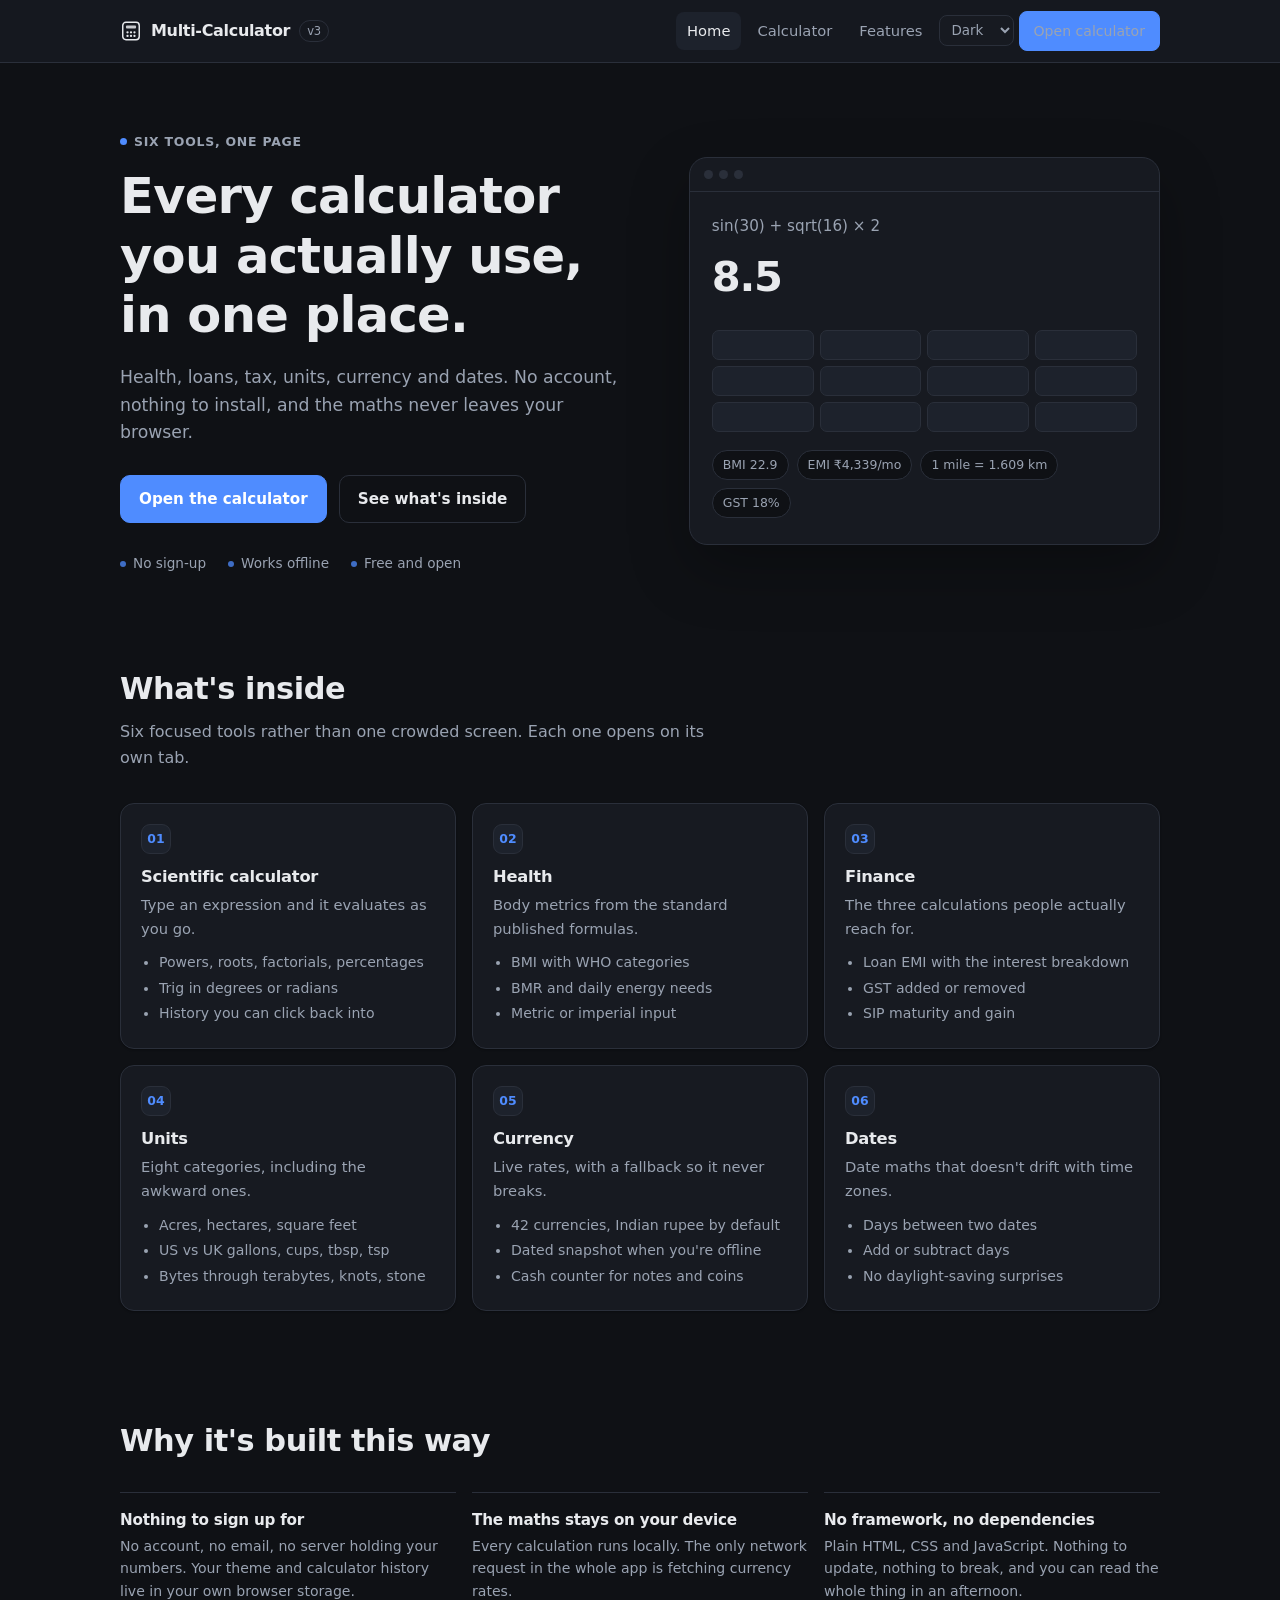
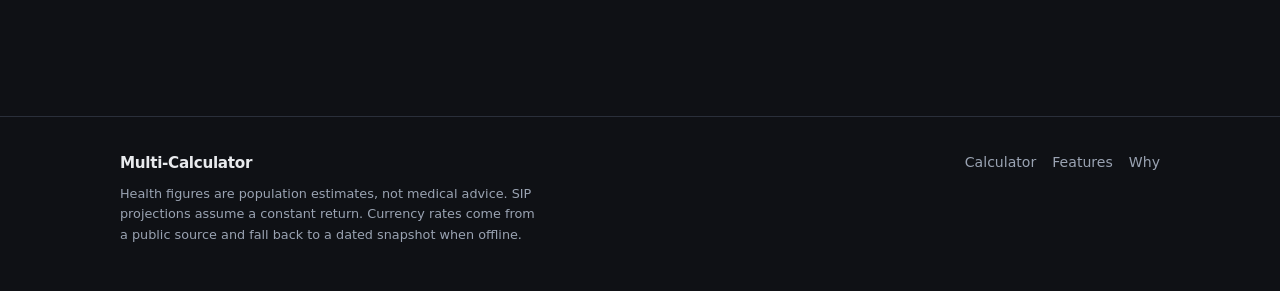
==== index.html @ fc957492 "Add multi-calculator static site" ====
<!doctype html>
<html lang="en">
<head>
<meta charset="utf-8">
<meta name="viewport" content="width=device-width,initial-scale=1">
<title>Multi-Calculator — six everyday calculators in one page</title>
<meta name="description" content="BMI, BMR and TDEE, loan EMI, GST and SIP, unit conversion, live currency rates and date maths. Six everyday calculators in one page. No account, no install, runs in your browser.">
<meta name="theme-color" content="#0f1115">
<meta property="og:title" content="Multi-Calculator — six everyday calculators in one page">
<meta property="og:description" content="Health, loans, GST, units, currency and dates. No account, no install, works in your browser.">
<meta property="og:type" content="website">
<link rel="icon" href="favicon.svg" type="image/svg+xml">
<link rel="stylesheet" href="assets/site.css">
</head>
<body>
<a class="skip" href="#tools">Skip to content</a>

<header class="site-header">
  <div class="wrap">
    <a class="brand" href="index.html">
      <svg viewBox="0 0 24 24" fill="none" aria-hidden="true"><rect x="3" y="2.5" width="18" height="19" rx="3.5" stroke="currentColor" stroke-width="1.6"/><rect x="6.5" y="6" width="11" height="3.2" rx="1" fill="currentColor" opacity=".85"/><circle cx="8.2" cy="13.4" r="1.25" fill="currentColor"/><circle cx="12" cy="13.4" r="1.25" fill="currentColor"/><circle cx="15.8" cy="13.4" r="1.25" fill="currentColor"/><circle cx="8.2" cy="17.4" r="1.25" fill="currentColor"/><circle cx="12" cy="17.4" r="1.25" fill="currentColor"/><circle cx="15.8" cy="17.4" r="1.25" fill="currentColor"/></svg>
      Multi-Calculator <span class="tag">v3</span>
    </a>
    <nav class="site-nav" aria-label="Main">
      <a href="index.html">Home</a>
      <a href="app.html">Calculator</a>
      <a href="#tools">Features</a>
      <select class="theme-pick" aria-label="Colour theme">
        <option value="dark">Dark</option>
        <option value="light">Light</option>
        <option value="glass">Glass</option>
      </select>
      <a class="btn btn-primary" href="app.html">Open calculator</a>
    </nav>
  </div>
</header>

<main>
  <div class="wrap">
    <section class="hero">
      <div>
        <span class="eyebrow">Six tools, one page</span>
        <h1>Every calculator you actually use, in one place.</h1>
        <p class="lede">
          Health, loans, tax, units, currency and dates. No account, nothing to install,
          and the maths never leaves your browser.
        </p>
        <div class="hero-actions">
          <a class="btn btn-primary" href="app.html">Open the calculator</a>
          <a class="btn btn-ghost" href="#tools">See what's inside</a>
        </div>
        <div class="hero-facts">
          <span>No sign-up</span>
          <span>Works offline</span>
          <span>Free and open</span>
        </div>
      </div>

      <div class="preview" aria-hidden="true">
        <div class="preview-bar"><i></i><i></i><i></i></div>
        <div class="preview-body">
          <div class="pv-expr">sin(30) + sqrt(16) &times; 2</div>
          <div class="pv-result">8.5</div>
          <div class="pv-keys">
            <i></i><i></i><i></i><i class="op"></i>
            <i></i><i></i><i></i><i class="op"></i>
            <i></i><i></i><i></i><i class="op"></i>
          </div>
          <div class="pv-chips">
            <span class="pv-chip">BMI 22.9</span>
            <span class="pv-chip">EMI &#8377;4,339/mo</span>
            <span class="pv-chip">1 mile = 1.609 km</span>
            <span class="pv-chip">GST 18%</span>
          </div>
        </div>
      </div>
    </section>
  </div>

  <div class="wrap">
    <section class="section" id="tools">
      <div class="section-head">
        <h2>What's inside</h2>
        <p>Six focused tools rather than one crowded screen. Each one opens on its own tab.</p>
      </div>

      <div class="grid-3">
        <article class="card">
          <span class="num">01</span>
          <h3>Scientific calculator</h3>
          <p>Type an expression and it evaluates as you go.</p>
          <ul>
            <li>Powers, roots, factorials, percentages</li>
            <li>Trig in degrees or radians</li>
            <li>History you can click back into</li>
          </ul>
        </article>

        <article class="card">
          <span class="num">02</span>
          <h3>Health</h3>
          <p>Body metrics from the standard published formulas.</p>
          <ul>
            <li>BMI with WHO categories</li>
            <li>BMR and daily energy needs</li>
            <li>Metric or imperial input</li>
          </ul>
        </article>

        <article class="card">
          <span class="num">03</span>
          <h3>Finance</h3>
          <p>The three calculations people actually reach for.</p>
          <ul>
            <li>Loan EMI with the interest breakdown</li>
            <li>GST added or removed</li>
            <li>SIP maturity and gain</li>
          </ul>
        </article>

        <article class="card">
          <span class="num">04</span>
          <h3>Units</h3>
          <p>Eight categories, including the awkward ones.</p>
          <ul>
            <li>Acres, hectares, square feet</li>
            <li>US vs UK gallons, cups, tbsp, tsp</li>
            <li>Bytes through terabytes, knots, stone</li>
          </ul>
        </article>

        <article class="card">
          <span class="num">05</span>
          <h3>Currency</h3>
          <p>Live rates, with a fallback so it never breaks.</p>
          <ul>
            <li>42 currencies, Indian rupee by default</li>
            <li>Dated snapshot when you're offline</li>
            <li>Cash counter for notes and coins</li>
          </ul>
        </article>

        <article class="card">
          <span class="num">06</span>
          <h3>Dates</h3>
          <p>Date maths that doesn't drift with time zones.</p>
          <ul>
            <li>Days between two dates</li>
            <li>Add or subtract days</li>
            <li>No daylight-saving surprises</li>
          </ul>
        </article>
      </div>
    </section>
  </div>

  <div class="wrap">
    <section class="section" id="why">
      <div class="section-head">
        <h2>Why it's built this way</h2>
      </div>
      <div class="why">
        <div class="item">
          <h3>Nothing to sign up for</h3>
          <p>No account, no email, no server holding your numbers. Your theme and calculator history live in your own browser storage.</p>
        </div>
        <div class="item">
          <h3>The maths stays on your device</h3>
          <p>Every calculation runs locally. The only network request in the whole app is fetching currency rates.</p>
        </div>
        <div class="item">
          <h3>No framework, no dependencies</h3>
          <p>Plain HTML, CSS and JavaScript. Nothing to update, nothing to break, and you can read the whole thing in an afternoon.</p>
        </div>
      </div>
    </section>
  </div>
</main>

<footer class="site-footer">
  <div class="wrap">
    <div>
      <div class="brand" style="font-size:.95rem">Multi-Calculator</div>
      <p class="fine">
        Health figures are population estimates, not medical advice. SIP projections assume a
        constant return. Currency rates come from a public source and fall back to a dated
        snapshot when offline.
      </p>
    </div>
    <nav aria-label="Footer">
      <a href="app.html">Calculator</a>
      <a href="#tools">Features</a>
      <a href="#why">Why</a>
    </nav>
  </div>
</footer>

<script src="assets/site.js"></script>
</body>
</html>
---- assets/site.css ----
/* ==========================================================================
   Multi-Calculator — site stylesheet
   Sections: tokens & themes → base → site chrome → landing → app → responsive
   ========================================================================== */

/* ---------- design tokens: dark is the default ---------- */
:root{
  --bg:#0f1115; --card:#171a21; --line:#2a2f3a; --fg:#e8eaed; --mut:#9aa3b2;
  --acc:#4f8cff; --err:#ff6b6b; --key:#1d222c;
  --wrap:1080px; --wrap-app:720px; --radius:14px;
  --shadow:0 1px 2px rgba(0,0,0,.3);
}

/* ---------- theme: light ---------- */
body.light{
  --bg:#f4f6f9; --card:#ffffff; --line:#dfe4ec; --fg:#14171d; --mut:#667085;
  --acc:#2563eb; --err:#d92d20; --key:#eef1f6;
  --shadow:0 1px 3px rgba(16,24,40,.08);
}

/* ---------- theme: glassmorphism ---------- */
body.glass{
  --bg:rgba(255,255,255,.07); --card:rgba(255,255,255,.10); --line:rgba(255,255,255,.22);
  --fg:#f3f6ff; --mut:#c3cce8; --acc:#9dc0ff; --err:#ff9b9b; --key:rgba(255,255,255,.13);
  --shadow:0 10px 34px rgba(0,0,0,.38);
  background:
    radial-gradient(620px 420px at 8% -5%, rgba(255,110,199,.50), transparent 62%),
    radial-gradient(680px 500px at 96% 102%, rgba(67,224,255,.42), transparent 62%),
    radial-gradient(520px 420px at 88% 4%, rgba(122,92,255,.48), transparent 62%),
    linear-gradient(135deg,#101733,#1b1040 50%,#0b2530);
  background-attachment:fixed;
  min-height:100vh;
}
body.glass .panel,
body.glass .card,
body.glass .out,
body.glass .keys button,
body.glass .tabs button,
body.glass .theme-pick,
body.glass .mini button,
body.glass .site-header{
  backdrop-filter:blur(18px) saturate(160%);
  -webkit-backdrop-filter:blur(18px) saturate(160%);
}
body.glass .card,
body.glass .panel{box-shadow:var(--shadow),inset 0 1px 0 rgba(255,255,255,.22)}
body.glass .tabs button.on,
body.glass .site-header{background:rgba(255,255,255,.14)}

/* ---------- base ---------- */
*{box-sizing:border-box}
html{scroll-behavior:smooth}
body{
  margin:0; background:var(--bg); color:var(--fg);
  font:16px/1.6 system-ui,"Segoe UI",Roboto,Helvetica,Arial,sans-serif;
  -webkit-font-smoothing:antialiased;
}
h1,h2,h3{line-height:1.2;margin:0;letter-spacing:-.015em}
h1{font-size:clamp(2rem,5vw,3.1rem);font-weight:700}
h2{font-size:clamp(1.35rem,3vw,1.9rem);font-weight:650}
h3{font-size:1.02rem;font-weight:650}
p{margin:0}
a{color:var(--acc);text-decoration:none}
a:hover{text-decoration:underline}
.wrap{max-width:var(--wrap);margin:0 auto;padding:0 20px}
.mut{color:var(--mut)}
.small{font-size:.86rem}
.skip{
  position:absolute;left:-9999px;top:0;background:var(--card);color:var(--fg);
  padding:10px 14px;border-radius:8px;z-index:100;
}
.skip:focus{left:12px;top:12px}
:focus-visible{outline:2px solid var(--acc);outline-offset:2px;border-radius:6px}

/* ---------- site chrome ---------- */
.site-header{
  position:sticky;top:0;z-index:50;
  background:color-mix(in srgb, var(--card) 88%, transparent);
  border-bottom:1px solid var(--line);
  backdrop-filter:blur(14px);-webkit-backdrop-filter:blur(14px);
}
body.light .site-header{background:rgba(255,255,255,.86)}
.site-header .wrap{display:flex;align-items:center;gap:14px;min-height:62px;padding-top:8px;padding-bottom:8px;flex-wrap:wrap}
.brand{display:flex;align-items:center;gap:9px;font-weight:700;color:var(--fg);letter-spacing:-.02em;flex:0 0 auto;white-space:nowrap}
.brand:hover{text-decoration:none}
.brand svg{width:22px;height:22px;flex:0 0 auto}
.brand .tag{font-weight:500;font-size:.72rem;color:var(--mut);border:1px solid var(--line);border-radius:99px;padding:1px 7px}
.site-nav{display:flex;gap:5px;margin-left:auto;align-items:center;flex-wrap:wrap;justify-content:flex-end}
.site-nav .btn{padding:8px 14px;font-size:.88rem}
.site-nav a{
  color:var(--mut);padding:7px 11px;border-radius:8px;font-size:.92rem;font-weight:500;
}
.site-nav a:hover{color:var(--fg);background:var(--key);text-decoration:none}
.site-nav a[aria-current="page"]{color:var(--fg);background:var(--key)}
.theme-pick{
  width:auto;flex:0 0 auto;
  border:1px solid var(--line);background:var(--card);color:var(--mut);
  border-radius:8px;padding:6px 8px;font:inherit;font-size:.84rem;cursor:pointer;
}
.btn{
  display:inline-flex;align-items:center;gap:8px;justify-content:center;
  padding:11px 18px;border-radius:10px;border:1px solid var(--line);
  background:var(--card);color:var(--fg);font:inherit;font-weight:600;font-size:.95rem;
  cursor:pointer;text-decoration:none;transition:transform .06s ease;
}
.btn:hover{text-decoration:none;transform:translateY(-1px)}
.btn-primary{background:var(--acc);border-color:var(--acc);color:#fff}
body.light .btn-primary{color:#fff}
/* glass accent is pale, so the primary button needs dark text */
body.glass .btn-primary{color:#0b1020;border-color:rgba(255,255,255,.45)}
.btn-ghost{background:transparent}

/* ---------- landing ---------- */
.hero{padding:64px 0 40px;display:grid;grid-template-columns:1.05fr .95fr;gap:48px;align-items:center}
.hero .eyebrow{
  display:inline-flex;align-items:center;gap:7px;font-size:.78rem;font-weight:600;
  letter-spacing:.06em;text-transform:uppercase;color:var(--mut);margin-bottom:16px;
}
.hero .eyebrow::before{content:"";width:7px;height:7px;border-radius:50%;background:var(--acc)}
.hero p.lede{font-size:1.08rem;color:var(--mut);margin-top:18px;max-width:46ch}
.hero-actions{display:flex;gap:12px;flex-wrap:wrap;margin-top:28px}
.hero-facts{display:flex;gap:22px;flex-wrap:wrap;margin-top:30px;font-size:.85rem;color:var(--mut)}
.hero-facts span{display:flex;align-items:center;gap:7px}
.hero-facts span::before{content:"";width:6px;height:6px;border-radius:50%;background:var(--acc);opacity:.75}

/* static preview card */
.preview{
  border:1px solid var(--line);background:var(--card);border-radius:18px;
  box-shadow:0 24px 60px rgba(0,0,0,.28);overflow:hidden;
}
.preview-bar{display:flex;gap:6px;padding:12px 14px;border-bottom:1px solid var(--line)}
.preview-bar i{width:9px;height:9px;border-radius:50%;background:var(--line);display:block}
.preview-body{padding:22px 22px 26px}
.pv-expr{font-size:.95rem;color:var(--mut);font-variant-numeric:tabular-nums;word-break:break-all}
.pv-result{font-size:2.6rem;font-weight:700;letter-spacing:-.03em;margin-top:6px}
.pv-keys{display:grid;grid-template-columns:repeat(4,1fr);gap:6px;margin-top:20px}
.pv-keys i{height:30px;border-radius:7px;background:var(--key);border:1px solid var(--line);display:block}
.pv-keys i.op{color:var(--acc)}
.pv-chips{display:flex;gap:8px;flex-wrap:wrap;margin-top:18px}
.pv-chip{
  font-size:.78rem;color:var(--mut);border:1px solid var(--line);
  border-radius:99px;padding:4px 10px;background:var(--bg);
}

/* feature grid */
.section{padding:56px 0}
.section-head{max-width:60ch;margin-bottom:32px}
.section-head p{color:var(--mut);margin-top:12px}
.grid-3{display:grid;grid-template-columns:repeat(3,1fr);gap:16px}
.card{
  border:1px solid var(--line);background:var(--card);border-radius:var(--radius);
  padding:20px;box-shadow:var(--shadow);
}
.card .num{
  display:inline-grid;place-items:center;width:30px;height:30px;border-radius:9px;
  background:var(--key);border:1px solid var(--line);color:var(--acc);
  font-size:.78rem;font-weight:700;margin-bottom:13px;
}
.card h3{margin-bottom:7px}
.card p{color:var(--mut);font-size:.92rem}
.card ul{margin:11px 0 0;padding-left:18px;color:var(--mut);font-size:.88rem}
.card li{margin:3px 0}

/* why strip */
.why{display:grid;grid-template-columns:repeat(3,1fr);gap:16px}
.why .item{padding:18px 0;border-top:1px solid var(--line)}
.why .item h3{font-size:.95rem;margin-bottom:6px}
.why .item p{color:var(--mut);font-size:.88rem}

/* footer */
.site-footer{border-top:1px solid var(--line);margin-top:40px;padding:34px 0 46px}
.site-footer .wrap{display:flex;gap:20px;flex-wrap:wrap;justify-content:space-between;align-items:flex-start}
.site-footer nav{display:flex;gap:16px;flex-wrap:wrap}
.site-footer a{color:var(--mut);font-size:.88rem}
.site-footer a:hover{color:var(--fg)}
.site-footer .fine{color:var(--mut);font-size:.8rem;max-width:52ch;margin-top:8px}

/* ---------- app page ---------- */
.page-head{padding:40px 0 8px;max-width:var(--wrap-app);margin:0 auto}
.page-head h1{font-size:clamp(1.7rem,4vw,2.3rem)}
.page-head p{color:var(--mut);margin-top:10px}
.app-shell{max-width:var(--wrap-app);margin:0 auto;padding:0 20px 20px}

.tabs{display:flex;gap:6px;flex-wrap:wrap;margin:22px 0 14px}
.tabs button{
  flex:1;min-width:92px;padding:9px 6px;border:1px solid var(--line);
  background:var(--card);color:var(--mut);border-radius:9px;cursor:pointer;
  font:inherit;font-size:.86rem;font-weight:500;
}
.tabs button.on{color:var(--fg);border-color:var(--acc);background:var(--key)}

.panel{
  display:none;background:var(--card);border:1px solid var(--line);
  border-radius:var(--radius);padding:18px;box-shadow:var(--shadow);
}
.panel.on{display:block}
.panel h2,.panel h4{
  font-size:.74rem;color:var(--mut);margin:22px 0 0;font-weight:700;
  text-transform:uppercase;letter-spacing:.06em;
}
.panel h2:first-child,.panel h4:first-child{margin-top:0}

label{display:block;font-size:.78rem;color:var(--mut);margin:12px 0 4px;font-weight:500}
input,select{
  width:100%;padding:10px;background:var(--bg);border:1px solid var(--line);
  color:var(--fg);border-radius:9px;font:inherit;font-size:.95rem;
}
.row{display:flex;gap:10px}
.row>div{flex:1;min-width:0}
.out{
  margin-top:14px;padding:13px;border-radius:10px;background:var(--bg);
  border:1px solid var(--line);min-height:22px;
}
.big{font-size:1.5rem;font-weight:700;word-break:break-all;letter-spacing:-.01em}
.err{color:var(--err);font-size:.86rem}

/* calculator keypad */
#c_expr{font-size:1.15rem;padding:13px;font-variant-numeric:tabular-nums}
.keys{display:grid;grid-template-columns:repeat(4,1fr);gap:6px;margin-top:10px}
.keys button{
  padding:12px 4px;border:1px solid var(--line);background:var(--key);color:var(--fg);
  border-radius:9px;cursor:pointer;font:inherit;font-size:.98rem;
}
.keys button:active{transform:scale(.97)}
.keys button.op{color:var(--acc);font-weight:650}
.keys button.fn{font-size:.84rem;color:var(--mut)}
.keys .wide{grid-column:span 2}
.mini{display:flex;gap:8px;align-items:center;margin-top:10px;flex-wrap:wrap}
.mini button{
  padding:6px 11px;border:1px solid var(--line);background:var(--card);color:var(--mut);
  border-radius:8px;cursor:pointer;font:inherit;font-size:.8rem;
}
#hist{list-style:none;padding:0;margin:8px 0 0;font-size:.86rem}
#hist li{padding:7px 9px;border-radius:7px;cursor:pointer;color:var(--mut);border-bottom:1px solid var(--line)}
#hist li:hover{background:var(--key);color:var(--fg)}
#hist b{color:var(--fg);font-weight:650}

/* cash counter */
.grid{display:grid;grid-template-columns:repeat(auto-fill,minmax(84px,1fr));gap:10px}
.grid label{margin:0 0 3px}

/* ---------- responsive ---------- */
@media (max-width:900px){
  .hero{grid-template-columns:1fr;gap:36px;padding-top:44px}
  .grid-3,.why{grid-template-columns:1fr 1fr}
}
@media (max-width:640px){
  .site-header .wrap{padding-top:10px;padding-bottom:10px}
  .site-nav{margin-left:0;width:100%;justify-content:flex-start}
  .site-nav .btn{display:none}
  .grid-3,.why{grid-template-columns:1fr}
  .section{padding:40px 0}
  .pv-result{font-size:2.1rem}
  .row{flex-direction:column;gap:0}
}
@media (prefers-reduced-motion:reduce){
  *{transition:none!important;scroll-behavior:auto!important}
}
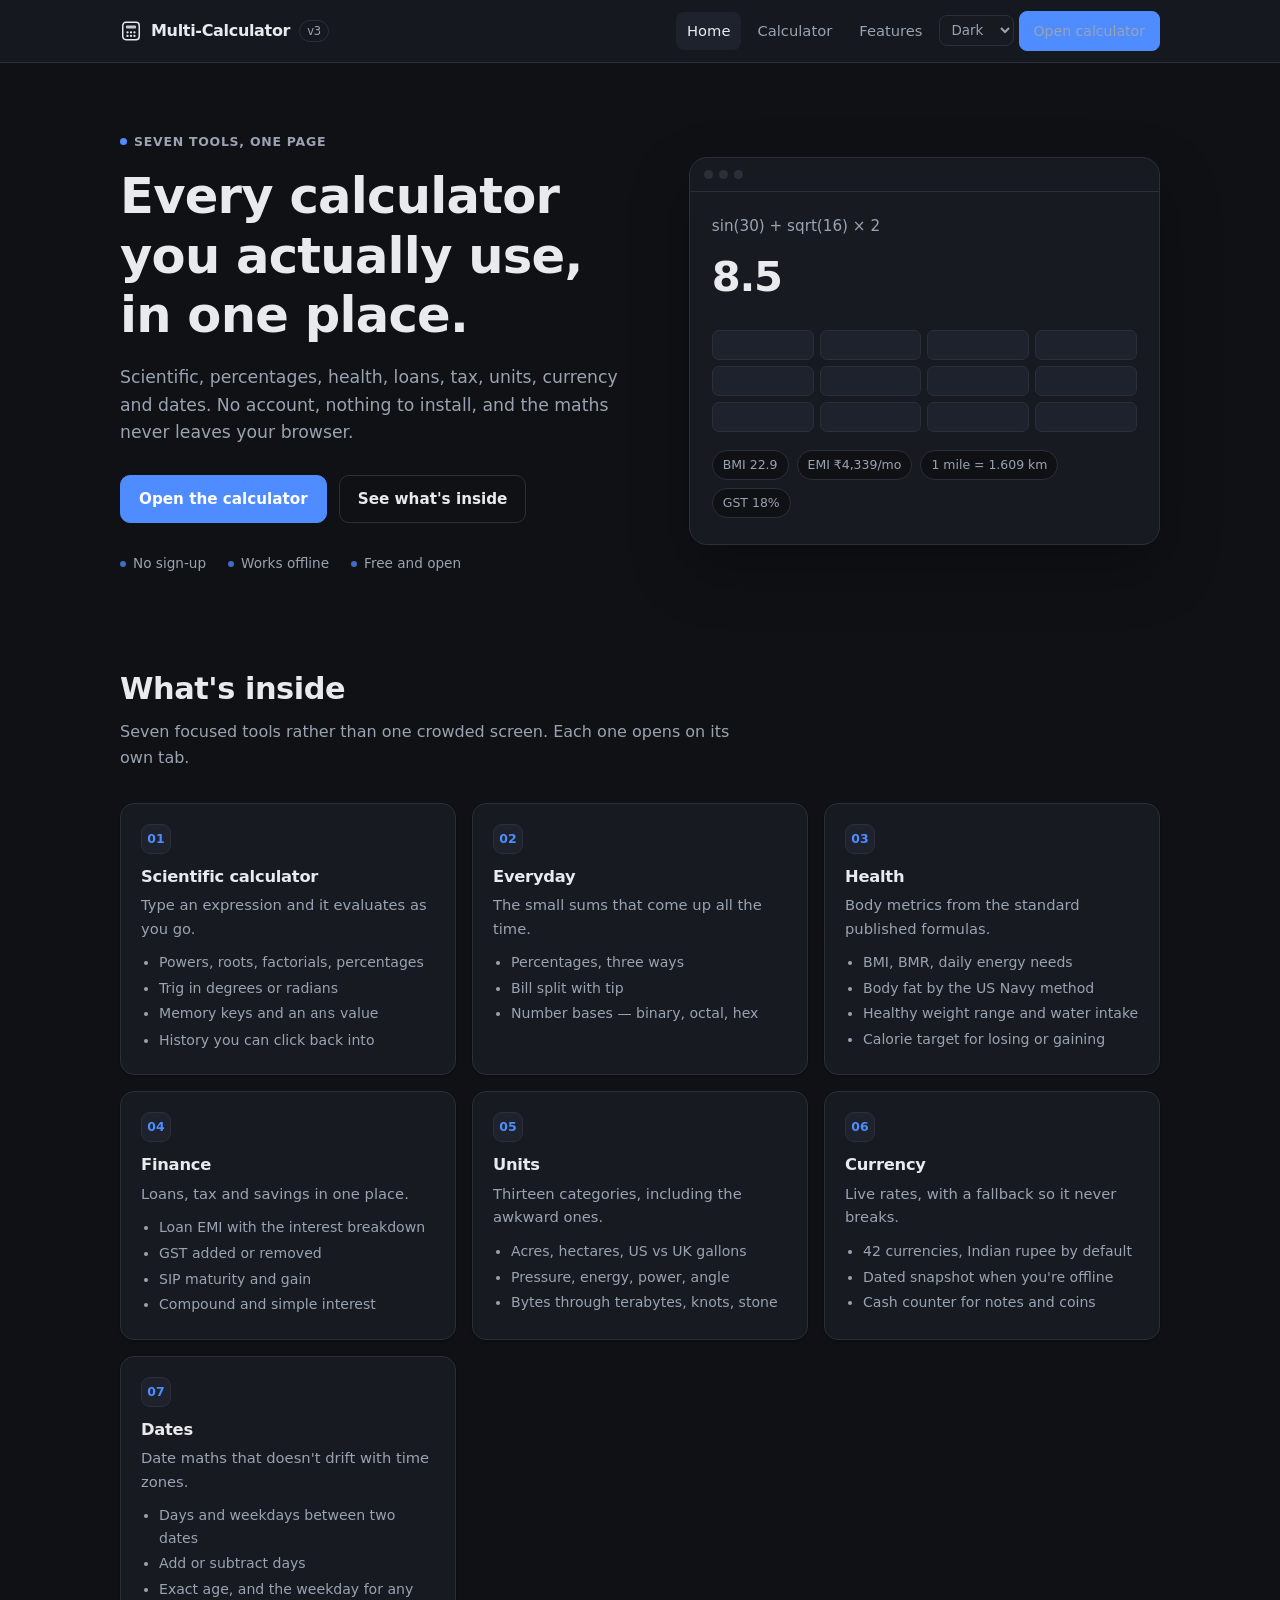
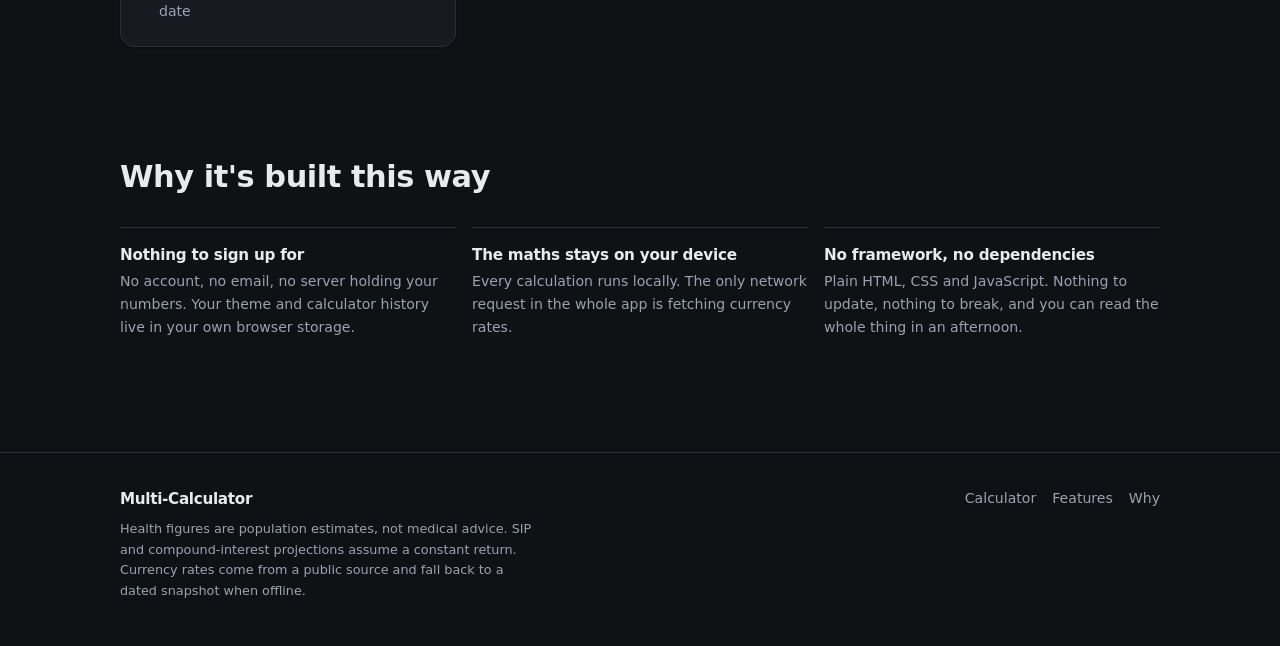
==== commit cd08c84b: "Add memory keys, Everyday tab, body fat, compound/simple interest, extra unit categories, age and we" ====
--- a/index.html
+++ b/index.html
@@ -3,11 +3,11 @@
 <head>
 <meta charset="utf-8">
 <meta name="viewport" content="width=device-width,initial-scale=1">
-<title>Multi-Calculator — six everyday calculators in one page</title>
-<meta name="description" content="BMI, BMR and TDEE, loan EMI, GST and SIP, unit conversion, live currency rates and date maths. Six everyday calculators in one page. No account, no install, runs in your browser.">
+<title>Multi-Calculator — seven everyday calculators in one page</title>
+<meta name="description" content="Scientific calculator with memory, percentages, bill split, BMI and body fat, EMI, GST, SIP, compound interest, unit conversion, live currency rates and date maths. Seven everyday calculators in one page. No account, no install.">
 <meta name="theme-color" content="#0f1115">
-<meta property="og:title" content="Multi-Calculator — six everyday calculators in one page">
-<meta property="og:description" content="Health, loans, GST, units, currency and dates. No account, no install, works in your browser.">
+<meta property="og:title" content="Multi-Calculator — seven everyday calculators in one page">
+<meta property="og:description" content="Scientific calculator, percentages, health, loans, GST, compound interest, units, currency and dates. No account, no install, works in your browser.">
 <meta property="og:type" content="website">
 <link rel="icon" href="favicon.svg" type="image/svg+xml">
 <link rel="stylesheet" href="assets/site.css">
@@ -39,11 +39,11 @@
   <div class="wrap">
     <section class="hero">
       <div>
-        <span class="eyebrow">Six tools, one page</span>
+        <span class="eyebrow">Seven tools, one page</span>
         <h1>Every calculator you actually use, in one place.</h1>
         <p class="lede">
-          Health, loans, tax, units, currency and dates. No account, nothing to install,
-          and the maths never leaves your browser.
+          Scientific, percentages, health, loans, tax, units, currency and dates.
+          No account, nothing to install, and the maths never leaves your browser.
         </p>
         <div class="hero-actions">
           <a class="btn btn-primary" href="app.html">Open the calculator</a>
@@ -81,7 +81,7 @@
     <section class="section" id="tools">
       <div class="section-head">
         <h2>What's inside</h2>
-        <p>Six focused tools rather than one crowded screen. Each one opens on its own tab.</p>
+        <p>Seven focused tools rather than one crowded screen. Each one opens on its own tab.</p>
       </div>
 
       <div class="grid-3">
@@ -92,45 +92,59 @@
           <ul>
             <li>Powers, roots, factorials, percentages</li>
             <li>Trig in degrees or radians</li>
+            <li>Memory keys and an <code>ans</code> value</li>
             <li>History you can click back into</li>
           </ul>
         </article>
 
         <article class="card">
           <span class="num">02</span>
+          <h3>Everyday</h3>
+          <p>The small sums that come up all the time.</p>
+          <ul>
+            <li>Percentages, three ways</li>
+            <li>Bill split with tip</li>
+            <li>Number bases — binary, octal, hex</li>
+          </ul>
+        </article>
+
+        <article class="card">
+          <span class="num">03</span>
           <h3>Health</h3>
           <p>Body metrics from the standard published formulas.</p>
           <ul>
-            <li>BMI with WHO categories</li>
-            <li>BMR and daily energy needs</li>
-            <li>Metric or imperial input</li>
-          </ul>
-        </article>
-
-        <article class="card">
-          <span class="num">03</span>
+            <li>BMI, BMR, daily energy needs</li>
+            <li>Body fat by the US Navy method</li>
+            <li>Healthy weight range and water intake</li>
+            <li>Calorie target for losing or gaining</li>
+          </ul>
+        </article>
+
+        <article class="card">
+          <span class="num">04</span>
           <h3>Finance</h3>
-          <p>The three calculations people actually reach for.</p>
+          <p>Loans, tax and savings in one place.</p>
           <ul>
             <li>Loan EMI with the interest breakdown</li>
             <li>GST added or removed</li>
             <li>SIP maturity and gain</li>
-          </ul>
-        </article>
-
-        <article class="card">
-          <span class="num">04</span>
+            <li>Compound and simple interest</li>
+          </ul>
+        </article>
+
+        <article class="card">
+          <span class="num">05</span>
           <h3>Units</h3>
-          <p>Eight categories, including the awkward ones.</p>
-          <ul>
-            <li>Acres, hectares, square feet</li>
-            <li>US vs UK gallons, cups, tbsp, tsp</li>
+          <p>Thirteen categories, including the awkward ones.</p>
+          <ul>
+            <li>Acres, hectares, US vs UK gallons</li>
+            <li>Pressure, energy, power, angle</li>
             <li>Bytes through terabytes, knots, stone</li>
           </ul>
         </article>
 
         <article class="card">
-          <span class="num">05</span>
+          <span class="num">06</span>
           <h3>Currency</h3>
           <p>Live rates, with a fallback so it never breaks.</p>
           <ul>
@@ -141,13 +155,13 @@
         </article>
 
         <article class="card">
-          <span class="num">06</span>
+          <span class="num">07</span>
           <h3>Dates</h3>
           <p>Date maths that doesn't drift with time zones.</p>
           <ul>
-            <li>Days between two dates</li>
+            <li>Days and weekdays between two dates</li>
             <li>Add or subtract days</li>
-            <li>No daylight-saving surprises</li>
+            <li>Exact age, and the weekday for any date</li>
           </ul>
         </article>
       </div>
@@ -180,12 +194,11 @@
 <footer class="site-footer">
   <div class="wrap">
     <div>
-      <div class="brand" style="font-size:.95rem">Multi-Calculator</div>
-      <p class="fine">
-        Health figures are population estimates, not medical advice. SIP projections assume a
-        constant return. Currency rates come from a public source and fall back to a dated
-        snapshot when offline.
-      </p>
+      <div class="brand" style="font-size:.95rem">Multi-Calculator</div>        <p class="fine">
+          Health figures are population estimates, not medical advice. SIP and compound-interest
+          projections assume a constant return. Currency rates come from a public source and fall
+          back to a dated snapshot when offline.
+        </p>
     </div>
     <nav aria-label="Footer">
       <a href="app.html">Calculator</a>
